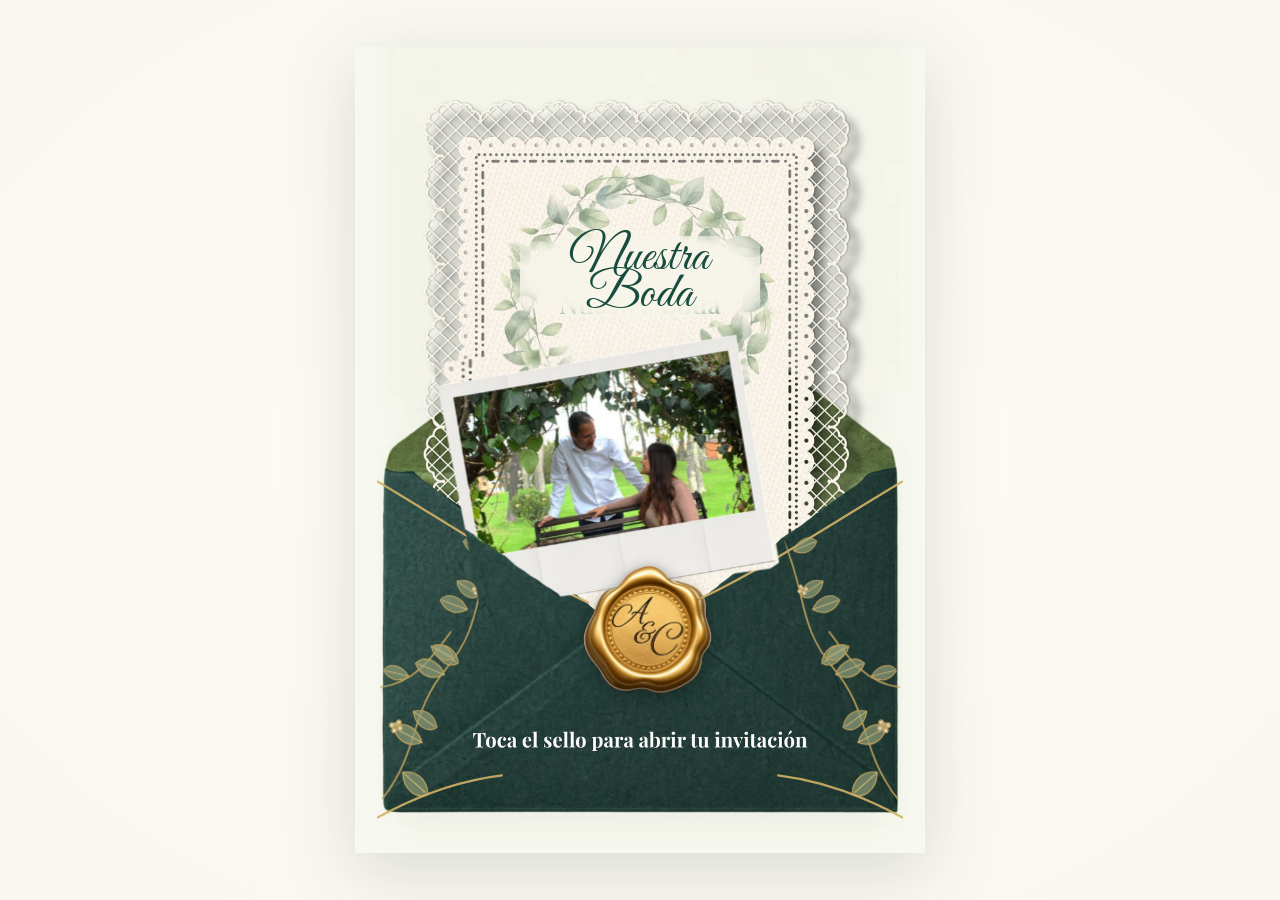
==== index.html @ 53518083 "Layer envelope foliage over crossing lines" ====
<!doctype html>
<html lang="es">
  <head>
    <meta charset="utf-8" />
    <meta name="viewport" content="width=device-width, initial-scale=1" />
    <meta name="theme-color" content="#f8f7f0" />
    <meta name="description" content="Toca el sello para abrir la invitación de Adriana y Cristian." />
    <title>Adriana &amp; Cristian · Toca el sello</title>
    <link rel="preconnect" href="https://fonts.googleapis.com" />
    <link rel="preconnect" href="https://fonts.gstatic.com" crossorigin />
    <link href="https://fonts.googleapis.com/css2?family=Great+Vibes&display=swap" rel="stylesheet" />
    <link rel="preload" as="image" href="assets/images/portada-sobre-arandelas.jpg" />
    <link rel="preload" as="image" href="assets/images/sello.png" />
    <link rel="stylesheet" href="portada.css?v=20261119-portada-3" />
    <script src="portada.js?v=apertura-3" defer></script>
  </head>
  <body>
    <a class="skip-link" href="invitacion.html">Saltar la animación y abrir la invitación</a>
    <main class="entry-page">
      <div class="cover" id="portada">
        <img
          class="cover-art"
          src="assets/images/portada-sobre-arandelas.jpg"
          alt="Sobre verde botánico con una invitación de encaje, la fotografía de Adriana y Cristian y un sello dorado."
          width="990"
          height="1400"
          fetchpriority="high"
          draggable="false"
        />
        <div class="cover-photo-zoom" aria-hidden="true"></div>
        <div class="cover-title-patch" aria-hidden="true"><span>Nuestra</span><span>Boda</span></div>
        <svg class="envelope-foliage" viewBox="0 0 990 1400" preserveAspectRatio="none" aria-hidden="true">
          <defs>
            <clipPath id="side-foliage-area">
              <rect x="35" y="720" width="225" height="620"/>
              <rect x="730" y="720" width="225" height="620"/>
            </clipPath>
            <mask id="keep-photo-clear" maskUnits="userSpaceOnUse" x="0" y="0" width="990" height="1400">
              <rect width="990" height="1400" fill="#fff"/>
              <path d="M160 580 665 510 755 895 218 985Z" fill="#000"/>
            </mask>
            <g id="gold-leaf">
              <path d="M0 0C-18-28-51-31-63-10-46 15-20 17 0 0Z" fill="#95a27c" fill-opacity=".72" stroke="#cfad64" stroke-width="2.5"/>
              <path d="M-57-10Q-29-5 0 0" fill="none" stroke="#dfc27a" stroke-width="2" stroke-linecap="round"/>
            </g>
            <g id="gold-blossom" fill="#f1e7ca" stroke="#c5a45e" stroke-width="2">
              <circle cx="0" cy="0" r="6"/><circle cx="-7" cy="-2" r="4"/><circle cx="5" cy="-7" r="4"/><circle cx="7" cy="3" r="4"/><circle cx="-3" cy="7" r="4"/>
              <circle cx="0" cy="0" r="2.2" fill="#c5a45e"/>
            </g>
          </defs>
          <g fill="none" stroke="#d2b267" stroke-width="4" stroke-linecap="round" stroke-linejoin="round" opacity=".9">
            <path d="M40 755C142 815 283 910 405 965"/>
            <path d="M950 755C848 815 707 910 585 965"/>
            <path d="M40 1338C105 1302 175 1275 255 1265"/>
            <path d="M950 1338C885 1302 815 1275 735 1265"/>
          </g>
          <g clip-path="url(#side-foliage-area)" mask="url(#keep-photo-clear)" fill="none" stroke="#c1a25e" stroke-width="3" stroke-linecap="round" stroke-linejoin="round" opacity=".92">
            <path d="M48 1305C112 1224 95 1154 158 1080S205 950 245 858"/>
            <path d="M45 1112C103 1104 132 1063 166 1016"/>
            <use href="#gold-leaf" transform="translate(83 1260) rotate(212) scale(.9)"/>
            <use href="#gold-leaf" transform="translate(116 1208) rotate(18) scale(.86)"/>
            <use href="#gold-leaf" transform="translate(101 1154) rotate(205) scale(.78)"/>
            <use href="#gold-leaf" transform="translate(155 1090) rotate(12) scale(.84)"/>
            <use href="#gold-leaf" transform="translate(138 1040) rotate(207) scale(.8)"/>
            <use href="#gold-leaf" transform="translate(195 977) rotate(10) scale(.78)"/>
            <use href="#gold-leaf" transform="translate(177 928) rotate(204) scale(.72)"/>
            <use href="#gold-leaf" transform="translate(228 875) rotate(13) scale(.68)"/>
            <use href="#gold-leaf" transform="translate(93 1093) rotate(4) scale(.7)"/>
            <use href="#gold-leaf" transform="translate(132 1041) rotate(198) scale(.68)"/>
            <use href="#gold-blossom" transform="translate(71 1180)"/>
            <use href="#gold-blossom" transform="translate(212 943) scale(.8)"/>
            <g transform="translate(990 0) scale(-1 1)">
              <path d="M48 1305C112 1224 95 1154 158 1080S205 950 245 858"/>
              <path d="M45 1112C103 1104 132 1063 166 1016"/>
              <use href="#gold-leaf" transform="translate(83 1260) rotate(212) scale(.9)"/>
              <use href="#gold-leaf" transform="translate(116 1208) rotate(18) scale(.86)"/>
              <use href="#gold-leaf" transform="translate(101 1154) rotate(205) scale(.78)"/>
              <use href="#gold-leaf" transform="translate(155 1090) rotate(12) scale(.84)"/>
              <use href="#gold-leaf" transform="translate(138 1040) rotate(207) scale(.8)"/>
              <use href="#gold-leaf" transform="translate(195 977) rotate(10) scale(.78)"/>
              <use href="#gold-leaf" transform="translate(177 928) rotate(204) scale(.72)"/>
              <use href="#gold-leaf" transform="translate(228 875) rotate(13) scale(.68)"/>
              <use href="#gold-leaf" transform="translate(93 1093) rotate(4) scale(.7)"/>
              <use href="#gold-leaf" transform="translate(132 1041) rotate(198) scale(.68)"/>
              <use href="#gold-blossom" transform="translate(71 1180)"/>
              <use href="#gold-blossom" transform="translate(212 943) scale(.8)"/>
            </g>
          </g>
        </svg>
        <button class="seal-button" id="open-invitation" type="button" aria-label="Tocar el sello para abrir la invitación">
          <img class="seal-image" src="assets/images/sello.png" alt="" aria-hidden="true" draggable="false" />
          <span class="seal-light" aria-hidden="true"></span>
        </button>
        <p class="screen-reader-only" id="opening-status" role="status" aria-live="polite"></p>
      </div>
    </main>
  </body>
</html>
---- portada.css ----
:root {
  color-scheme: light;
  --paper: #f8f7f0;
  --green: #174d3f;
  --sage: #b7cca4;
  --gold: #e6c66c;
  --sweep-time: .6s;
}

* { box-sizing: border-box; }

html,
body { min-height: 100%; }

body {
  min-height: 100vh;
  min-height: 100svh;
  margin: 0;
  display: grid;
  place-items: center;
  overflow-x: hidden;
  background:
    radial-gradient(ellipse at center, #fffdf7 0%, #faf9f3 46%, var(--paper) 100%);
  color: var(--green);
}

.entry-page {
  width: 100%;
  display: grid;
  place-items: center;
  padding: 14px 12px;
}

.cover {
  position: relative;
  width: min(100%, 570px);
  line-height: 0;
  isolation: isolate;
  filter: drop-shadow(0 18px 35px rgb(43 57 37 / 15%));
}

.cover-art {
  position: relative;
  z-index: 0;
  display: block;
  width: 100%;
  height: auto;
  aspect-ratio: 990 / 1400;
  border-radius: 2px;
  user-select: none;
  -webkit-user-drag: none;
}

.cover-photo-zoom {
  position: absolute;
  z-index: 2;
  inset: 0;
  background: url("assets/images/portada-sobre-arandelas.jpg") center / 100% 100% no-repeat;
  clip-path: polygon(16.5% 40.4%, 65.5% 35.9%, 71.8% 63.4%, 24% 67.9%);
  transform: scale(1.1);
  transform-origin: 44.5% 51.9%;
  pointer-events: none;
}

.cover-title-patch {
  position: absolute;
  z-index: 1;
  top: 23.5%;
  left: 29%;
  width: 42%;
  height: 10%;
  display: grid;
  align-content: center;
  justify-items: center;
  color: #174d3f;
  background: radial-gradient(ellipse, #f7f4e9 0 55%, rgb(247 244 233 / 96%) 68%, rgb(247 244 233 / 0%) 100%);
  font-family: "Great Vibes", "Tangerine", cursive;
  font-size: clamp(2.1rem, 8vw, 3.2rem);
  line-height: .72;
  text-align: center;
  pointer-events: none;
}

.cover-title-patch span { display: block; }

.envelope-foliage {
  position: absolute;
  z-index: 1;
  inset: 0;
  width: 100%;
  height: 100%;
  pointer-events: none;
}

.seal-image {
  position: absolute;
  inset: 0;
  display: block;
  width: 100%;
  height: 100%;
  object-fit: contain;
  transform-origin: center;
  filter: drop-shadow(0 6px 10px rgba(0, 0, 0, .35)) drop-shadow(0 2px 3px rgba(60, 40, 10, .4));
  transition: transform .35s cubic-bezier(.34, 1.56, .64, 1), filter .3s ease;
  animation: seal-pulse 4s ease-in-out 1.2s infinite;
  will-change: transform, filter;
  pointer-events: none;
}

.lace-frame {
  position: absolute;
  z-index: 1;
  inset: 0;
  display: block;
  width: 100%;
  height: 100%;
  pointer-events: none;
  user-select: none;
}

.seal-button {
  position: absolute;
  z-index: 4;
  top: 72.15%;
  left: 51.5%;
  width: 24.6%;
  aspect-ratio: 1;
  transform: translate(-50%, -50%);
  padding: 0;
  overflow: visible;
  border: 0;
  border-radius: 50%;
  background: transparent;
  cursor: pointer;
  touch-action: manipulation;
  -webkit-tap-highlight-color: transparent;
}

.seal-button::after {
  position: absolute;
  z-index: 3;
  inset: 0;
  content: "";
  opacity: 0;
  pointer-events: none;
  background: linear-gradient(112deg, transparent 36%, rgb(255 250 221 / 78%) 49%, rgb(255 255 255 / 24%) 54%, transparent 66%);
  background-size: 230% 100%;
  -webkit-mask: url("assets/images/sello.png") center / contain no-repeat;
  mask: url("assets/images/sello.png") center / contain no-repeat;
  animation: seal-shimmer 4.2s ease-in-out 1.4s infinite;
}

.seal-button:hover .seal-image {
  animation: none;
  transform: scale(1.06) rotate(-3deg);
  filter: drop-shadow(0 12px 18px rgba(0, 0, 0, .4));
}

.seal-button:active .seal-image {
  animation: none;
  transform: scale(.95);
  filter: drop-shadow(0 2px 4px rgba(0, 0, 0, .5));
}

.seal-button:focus-visible {
  outline: 3px solid #fff8d8;
  outline-offset: 4px;
  box-shadow: 0 0 0 7px rgb(23 77 63 / 75%);
}

.seal-button:disabled { cursor: wait; }

.seal-light {
  position: absolute;
  pointer-events: none;
  opacity: 0;
}

.seal-light {
  z-index: 2;
  inset: -9%;
  border-radius: 50%;
  background: conic-gradient(
    from 0deg,
    #fffbe7 0deg,
    #fffbe7 5deg,
    #f4dc91 12deg,
    #d4e4bd 20deg,
    rgb(255 251 231 / 52%) 28deg,
    transparent 40deg 360deg
  );
  -webkit-mask: radial-gradient(farthest-side, transparent calc(100% - 8px), #000 calc(100% - 5px));
  mask: radial-gradient(farthest-side, transparent calc(100% - 8px), #000 calc(100% - 5px));
  filter: none;
  transform: rotate(0deg);
  will-change: transform;
}

.seal-button.is-opening .seal-light {
  opacity: 1;
  animation: seal-spin var(--sweep-time) linear both;
}

.seal-button.is-opening::after { animation: none; opacity: 0; }
.cover.is-opening .seal-image { animation: seal-lift .36s cubic-bezier(.2, .75, .3, 1) both; }

.skip-link {
  position: fixed;
  z-index: 5;
  top: 12px;
  left: 12px;
  padding: 10px 14px;
  transform: translateY(-160%);
  border-radius: 999px;
  background: #174d3f;
  color: #fffdf7;
  font: 600 14px/1.3 system-ui, sans-serif;
  text-decoration: none;
}

.skip-link:focus {
  transform: translateY(0);
  outline: 3px solid #e6c66c;
  outline-offset: 3px;
}

.screen-reader-only {
  position: absolute;
  width: 1px;
  height: 1px;
  padding: 0;
  margin: -1px;
  overflow: hidden;
  clip: rect(0, 0, 0, 0);
  white-space: nowrap;
  border: 0;
}

@keyframes seal-spin {
  from { transform: rotate(0deg); }
  to { transform: rotate(360deg); }
}

@keyframes seal-pulse {
  0%, 86%, 100% { transform: scale(1); }
  92% { transform: scale(1.035); }
}

@keyframes seal-shimmer {
  0%, 75%, 100% { opacity: 0; background-position: 120% 0; }
  80% { opacity: .7; }
  96% { opacity: .62; background-position: -120% 0; }
}

@keyframes seal-lift {
  0% { opacity: 1; transform: scale(1) rotate(0); }
  48% { opacity: 1; transform: translateY(-4px) scale(1.25) rotate(15deg); }
  100% { opacity: 0; transform: translateY(-14px) scale(1.25) rotate(15deg); }
}

@media (max-width: 420px) {
  .entry-page { padding: 8px 7px; }
  .cover { width: 100%; }
}

@media (max-height: 720px) and (min-width: 600px) {
  .cover { width: auto; height: calc(100svh - 24px); }
  .cover-art { width: auto; height: 100%; }
}

@media (prefers-reduced-motion: reduce) {
  .seal-image, .seal-button::after { animation: none !important; }
  .seal-image { transition: none; }
  .cover.is-opening .seal-image { animation-duration: .01ms !important; }
}
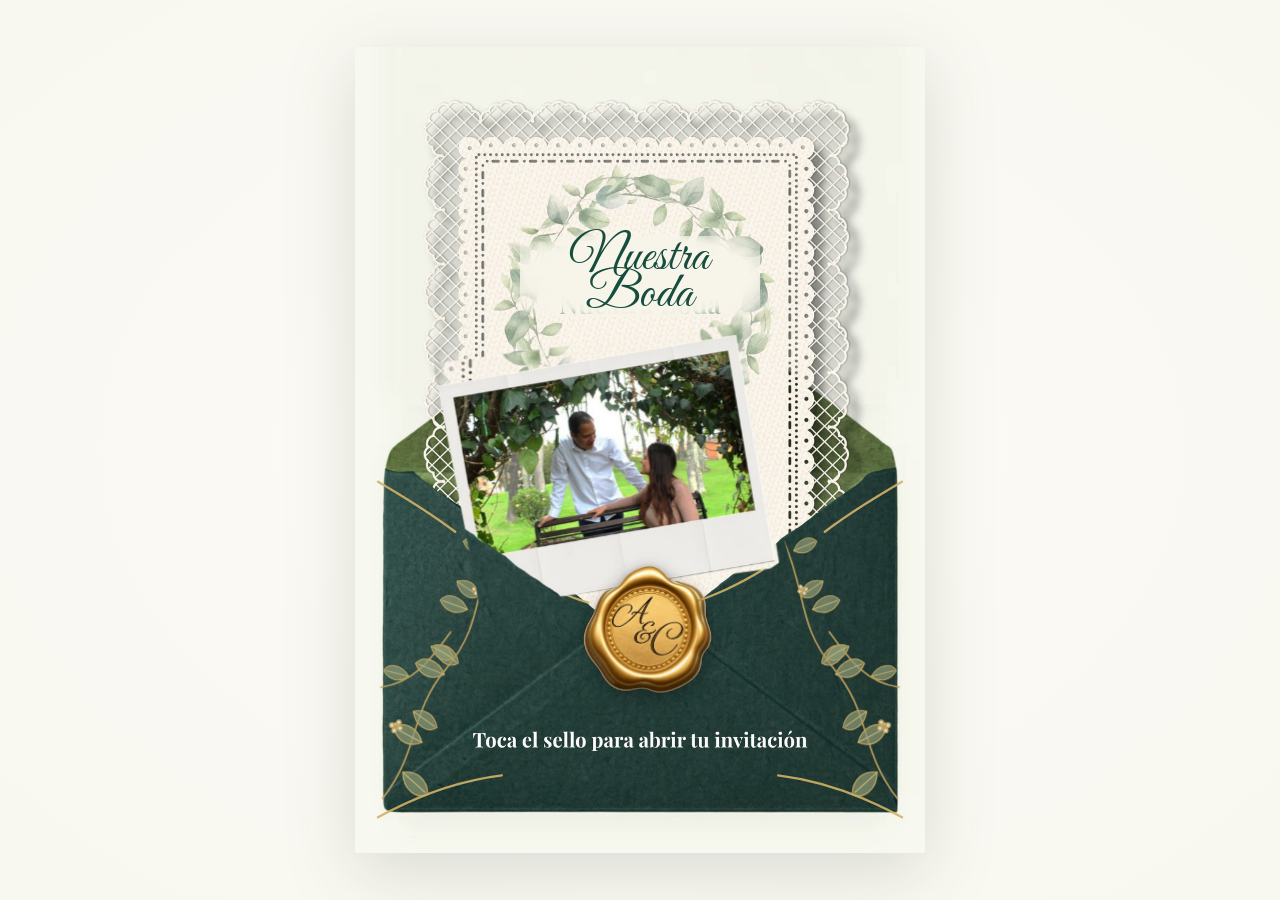
==== commit cb6b6666: "Clear the gold fold lines around the flower" ====
--- a/index.html
+++ b/index.html
@@ -49,8 +49,8 @@
             </g>
           </defs>
           <g fill="none" stroke="#d2b267" stroke-width="4" stroke-linecap="round" stroke-linejoin="round" opacity=".9">
-            <path d="M40 755C142 815 283 910 405 965"/>
-            <path d="M950 755C848 815 707 910 585 965"/>
+            <path d="M40 755C100 790 145 820 174 842M282 908C320 932 370 955 405 965"/>
+            <path d="M950 755C890 790 845 820 816 842M708 908C670 932 620 955 585 965"/>
             <path d="M40 1338C105 1302 175 1275 255 1265"/>
             <path d="M950 1338C885 1302 815 1275 735 1265"/>
           </g>
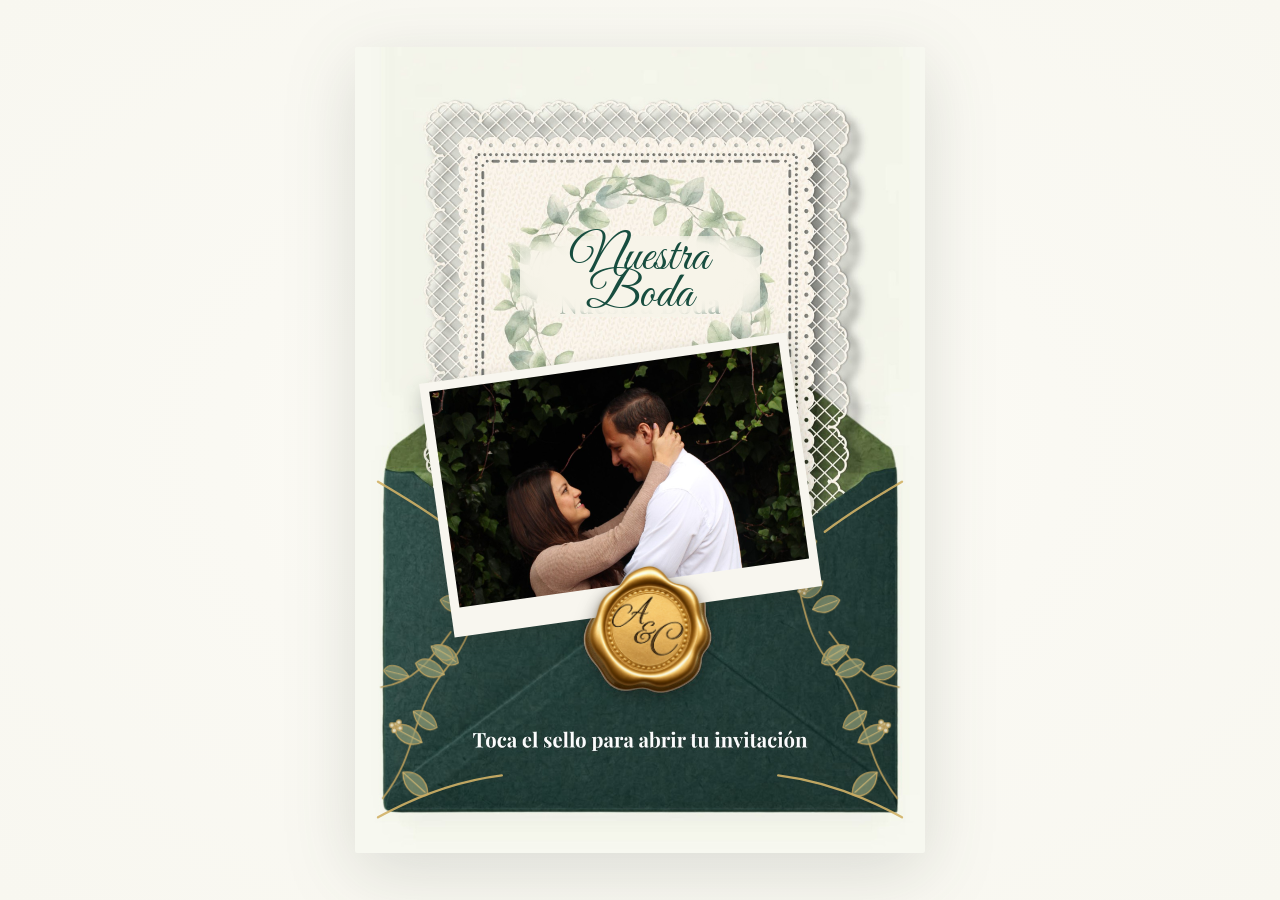
==== commit da0f2dd3: "Restore optimized photo on the cover" ====
--- a/index.html
+++ b/index.html
@@ -11,8 +11,9 @@
     <link href="https://fonts.googleapis.com/css2?family=Great+Vibes&display=swap" rel="stylesheet" />
     <link rel="preload" as="image" href="assets/images/portada-sobre-arandelas.jpg" />
     <link rel="preload" as="image" href="assets/images/sello.png" />
-    <link rel="stylesheet" href="portada.css?v=20261119-portada-3" />
-    <script src="portada.js?v=apertura-3" defer></script>
+    <link rel="preload" as="image" href="assets/images/foto-portada-optimizada.jpeg" fetchpriority="high" />
+    <link rel="stylesheet" href="portada.css?v=20261119-portada-4" />
+    <script src="portada.js?v=apertura-4" defer></script>
   </head>
   <body>
     <a class="skip-link" href="invitacion.html">Saltar la animación y abrir la invitación</a>
@@ -27,7 +28,6 @@
           fetchpriority="high"
           draggable="false"
         />
-        <div class="cover-photo-zoom" aria-hidden="true"></div>
         <div class="cover-title-patch" aria-hidden="true"><span>Nuestra</span><span>Boda</span></div>
         <svg class="envelope-foliage" viewBox="0 0 990 1400" preserveAspectRatio="none" aria-hidden="true">
           <defs>
@@ -87,6 +87,9 @@
             </g>
           </g>
         </svg>
+        <figure class="cover-photo-card">
+          <img src="assets/images/foto-portada-optimizada.jpeg" alt="Adriana y Cristian abrazados bajo el follaje" width="1200" height="1800" fetchpriority="high" draggable="false" />
+        </figure>
         <button class="seal-button" id="open-invitation" type="button" aria-label="Tocar el sello para abrir la invitación">
           <img class="seal-image" src="assets/images/sello.png" alt="" aria-hidden="true" draggable="false" />
           <span class="seal-light" aria-hidden="true"></span>
--- a/portada.css
+++ b/portada.css
@@ -51,16 +51,23 @@
   -webkit-user-drag: none;
 }
 
-.cover-photo-zoom {
+.cover-photo-card {
   position: absolute;
   z-index: 2;
-  inset: 0;
-  background: url("assets/images/portada-sobre-arandelas.jpg") center / 100% 100% no-repeat;
-  clip-path: polygon(16.5% 40.4%, 65.5% 35.9%, 71.8% 63.4%, 24% 67.9%);
-  transform: scale(1.1);
-  transform-origin: 44.5% 51.9%;
-  pointer-events: none;
-}
+  top: 38.5%;
+  left: 14%;
+  width: 65%;
+  aspect-ratio: 1.45;
+  margin: 0;
+  padding: 1.5% 1.5% 5%;
+  background: #f8f6ef;
+  box-shadow: 0 7px 18px rgb(39 47 32 / 24%);
+  transform: rotate(-8deg);
+  pointer-events: none;
+}
+
+.cover-photo-card img { width: 100%; height: 100%; object-fit: cover; object-position: 50% 45%; }
+.cover.is-opening .cover-photo-card { animation: card-lift .55s cubic-bezier(.2, .75, .3, 1) .2s both; }
 
 .cover-title-patch {
   position: absolute;
@@ -258,6 +265,11 @@
   100% { opacity: 0; transform: translateY(-14px) scale(1.25) rotate(15deg); }
 }
 
+@keyframes card-lift {
+  from { transform: rotate(-8deg); }
+  to { transform: rotate(-8deg) translateY(-20px) scale(1.03); }
+}
+
 @media (max-width: 420px) {
   .entry-page { padding: 8px 7px; }
   .cover { width: 100%; }
@@ -271,5 +283,5 @@
 @media (prefers-reduced-motion: reduce) {
   .seal-image, .seal-button::after { animation: none !important; }
   .seal-image { transition: none; }
-  .cover.is-opening .seal-image { animation-duration: .01ms !important; }
-}
+  .cover.is-opening .cover-photo-card, .cover.is-opening .seal-image { animation-duration: .01ms !important; }
+}
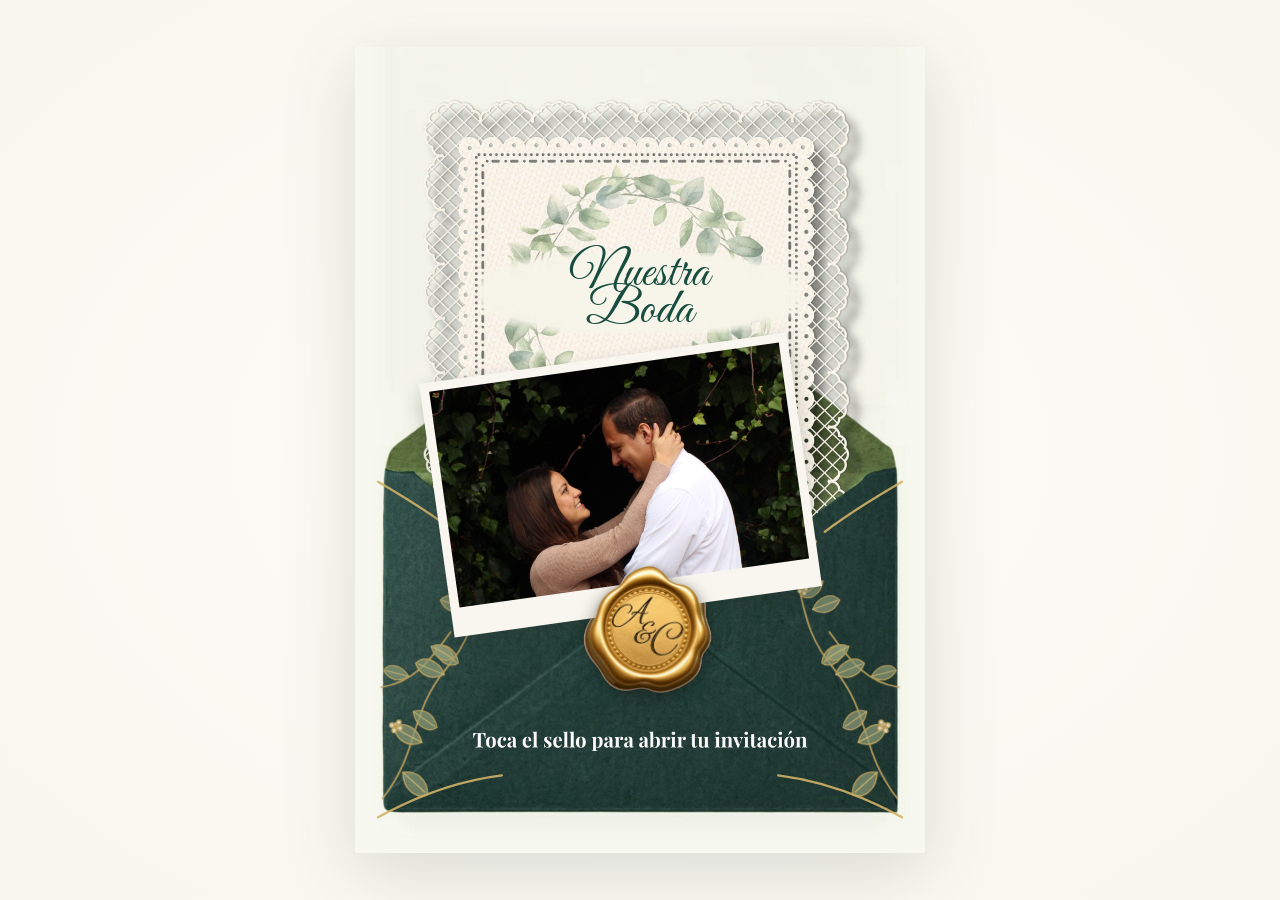
==== commit 01823e69: "Soften title patch and lower cover title" ====
--- a/index.html
+++ b/index.html
@@ -12,7 +12,7 @@
     <link rel="preload" as="image" href="assets/images/portada-sobre-arandelas.jpg" />
     <link rel="preload" as="image" href="assets/images/sello.png" />
     <link rel="preload" as="image" href="assets/images/foto-portada-optimizada.jpeg" fetchpriority="high" />
-    <link rel="stylesheet" href="portada.css?v=20261119-portada-4" />
+    <link rel="stylesheet" href="portada.css?v=20261119-portada-5" />
     <script src="portada.js?v=apertura-4" defer></script>
   </head>
   <body>
--- a/portada.css
+++ b/portada.css
@@ -72,15 +72,15 @@
 .cover-title-patch {
   position: absolute;
   z-index: 1;
-  top: 23.5%;
-  left: 29%;
-  width: 42%;
+  top: 25.5%;
+  left: 22%;
+  width: 56%;
   height: 10%;
   display: grid;
   align-content: center;
   justify-items: center;
   color: #174d3f;
-  background: radial-gradient(ellipse, #f7f4e9 0 55%, rgb(247 244 233 / 96%) 68%, rgb(247 244 233 / 0%) 100%);
+  background: radial-gradient(ellipse, #f7f4e9 0 52%, rgb(247 244 233 / 96%) 70%, rgb(247 244 233 / 0%) 82%);
   font-family: "Great Vibes", "Tangerine", cursive;
   font-size: clamp(2.1rem, 8vw, 3.2rem);
   line-height: .72;
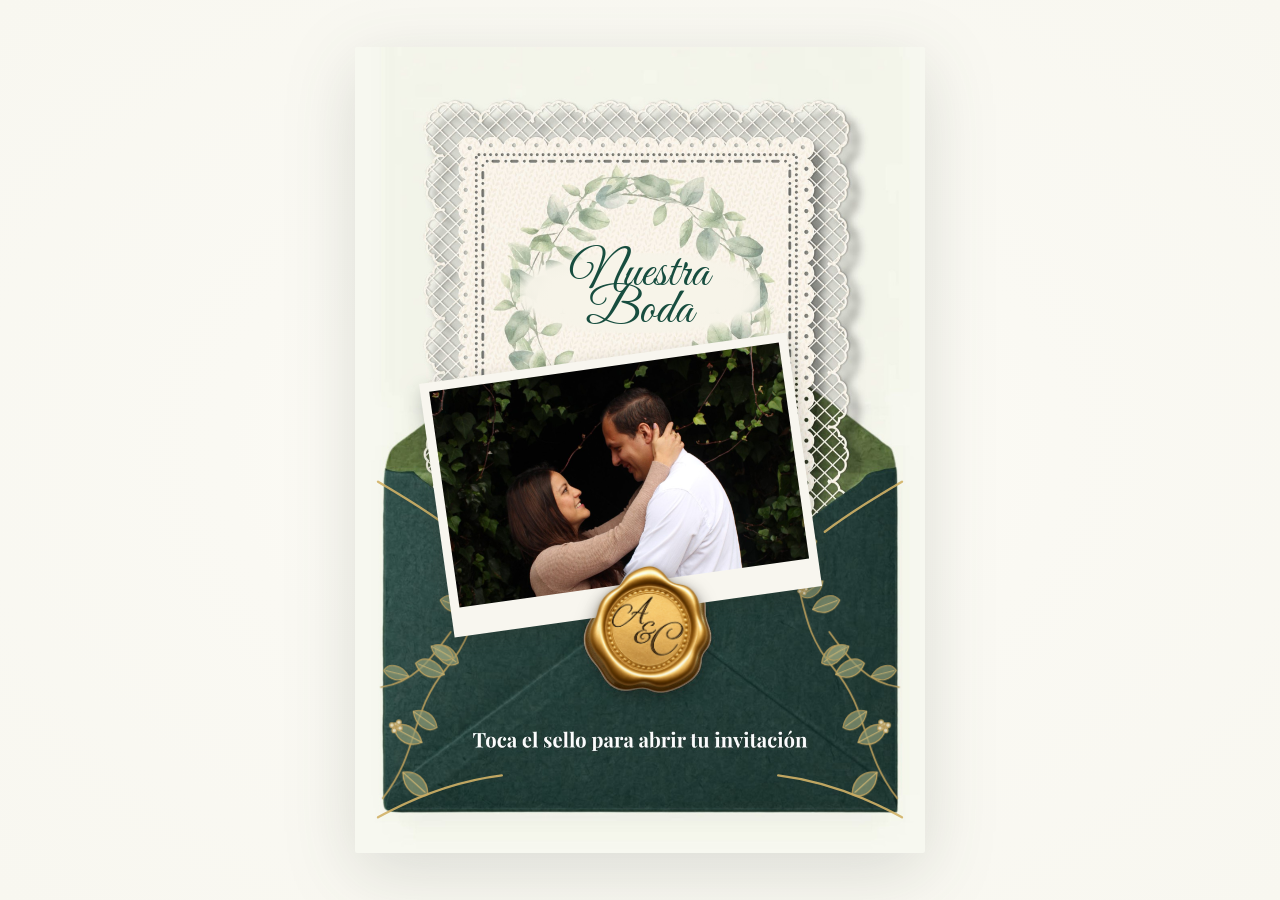
==== commit 56b87dcf: "Reveal the floral frame around the cover title" ====
--- a/index.html
+++ b/index.html
@@ -12,7 +12,7 @@
     <link rel="preload" as="image" href="assets/images/portada-sobre-arandelas.jpg" />
     <link rel="preload" as="image" href="assets/images/sello.png" />
     <link rel="preload" as="image" href="assets/images/foto-portada-optimizada.jpeg" fetchpriority="high" />
-    <link rel="stylesheet" href="portada.css?v=20261119-portada-5" />
+    <link rel="stylesheet" href="portada.css?v=20261119-portada-6" />
     <script src="portada.js?v=apertura-4" defer></script>
   </head>
   <body>
--- a/portada.css
+++ b/portada.css
@@ -73,14 +73,14 @@
   position: absolute;
   z-index: 1;
   top: 25.5%;
-  left: 22%;
-  width: 56%;
+  left: 29%;
+  width: 42%;
   height: 10%;
   display: grid;
   align-content: center;
   justify-items: center;
   color: #174d3f;
-  background: radial-gradient(ellipse, #f7f4e9 0 52%, rgb(247 244 233 / 96%) 70%, rgb(247 244 233 / 0%) 82%);
+  background: radial-gradient(ellipse, #f7f4e9 0 52%, rgb(247 244 233 / 96%) 67%, rgb(247 244 233 / 0%) 80%);
   font-family: "Great Vibes", "Tangerine", cursive;
   font-size: clamp(2.1rem, 8vw, 3.2rem);
   line-height: .72;
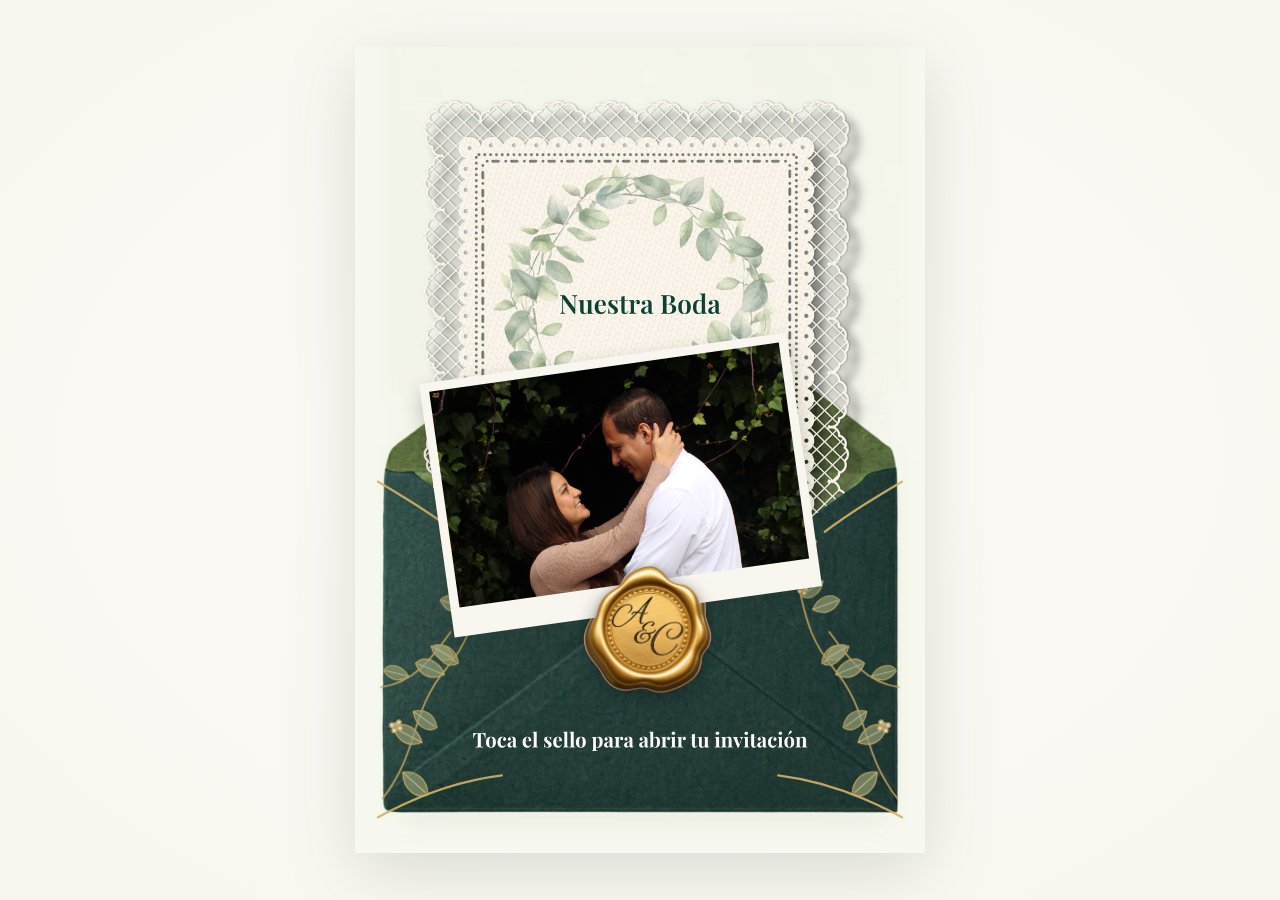
==== commit d2102131: "Keep the cover title behind the floral artwork" ====
--- a/index.html
+++ b/index.html
@@ -6,13 +6,10 @@
     <meta name="theme-color" content="#f8f7f0" />
     <meta name="description" content="Toca el sello para abrir la invitación de Adriana y Cristian." />
     <title>Adriana &amp; Cristian · Toca el sello</title>
-    <link rel="preconnect" href="https://fonts.googleapis.com" />
-    <link rel="preconnect" href="https://fonts.gstatic.com" crossorigin />
-    <link href="https://fonts.googleapis.com/css2?family=Great+Vibes&display=swap" rel="stylesheet" />
     <link rel="preload" as="image" href="assets/images/portada-sobre-arandelas.jpg" />
     <link rel="preload" as="image" href="assets/images/sello.png" />
     <link rel="preload" as="image" href="assets/images/foto-portada-optimizada.jpeg" fetchpriority="high" />
-    <link rel="stylesheet" href="portada.css?v=20261119-portada-6" />
+    <link rel="stylesheet" href="portada.css?v=20261119-portada-7" />
     <script src="portada.js?v=apertura-4" defer></script>
   </head>
   <body>
@@ -28,7 +25,6 @@
           fetchpriority="high"
           draggable="false"
         />
-        <div class="cover-title-patch" aria-hidden="true"><span>Nuestra</span><span>Boda</span></div>
         <svg class="envelope-foliage" viewBox="0 0 990 1400" preserveAspectRatio="none" aria-hidden="true">
           <defs>
             <clipPath id="side-foliage-area">
--- a/portada.css
+++ b/portada.css
@@ -68,27 +68,6 @@
 
 .cover-photo-card img { width: 100%; height: 100%; object-fit: cover; object-position: 50% 45%; }
 .cover.is-opening .cover-photo-card { animation: card-lift .55s cubic-bezier(.2, .75, .3, 1) .2s both; }
-
-.cover-title-patch {
-  position: absolute;
-  z-index: 1;
-  top: 25.5%;
-  left: 29%;
-  width: 42%;
-  height: 10%;
-  display: grid;
-  align-content: center;
-  justify-items: center;
-  color: #174d3f;
-  background: radial-gradient(ellipse, #f7f4e9 0 52%, rgb(247 244 233 / 96%) 67%, rgb(247 244 233 / 0%) 80%);
-  font-family: "Great Vibes", "Tangerine", cursive;
-  font-size: clamp(2.1rem, 8vw, 3.2rem);
-  line-height: .72;
-  text-align: center;
-  pointer-events: none;
-}
-
-.cover-title-patch span { display: block; }
 
 .envelope-foliage {
   position: absolute;
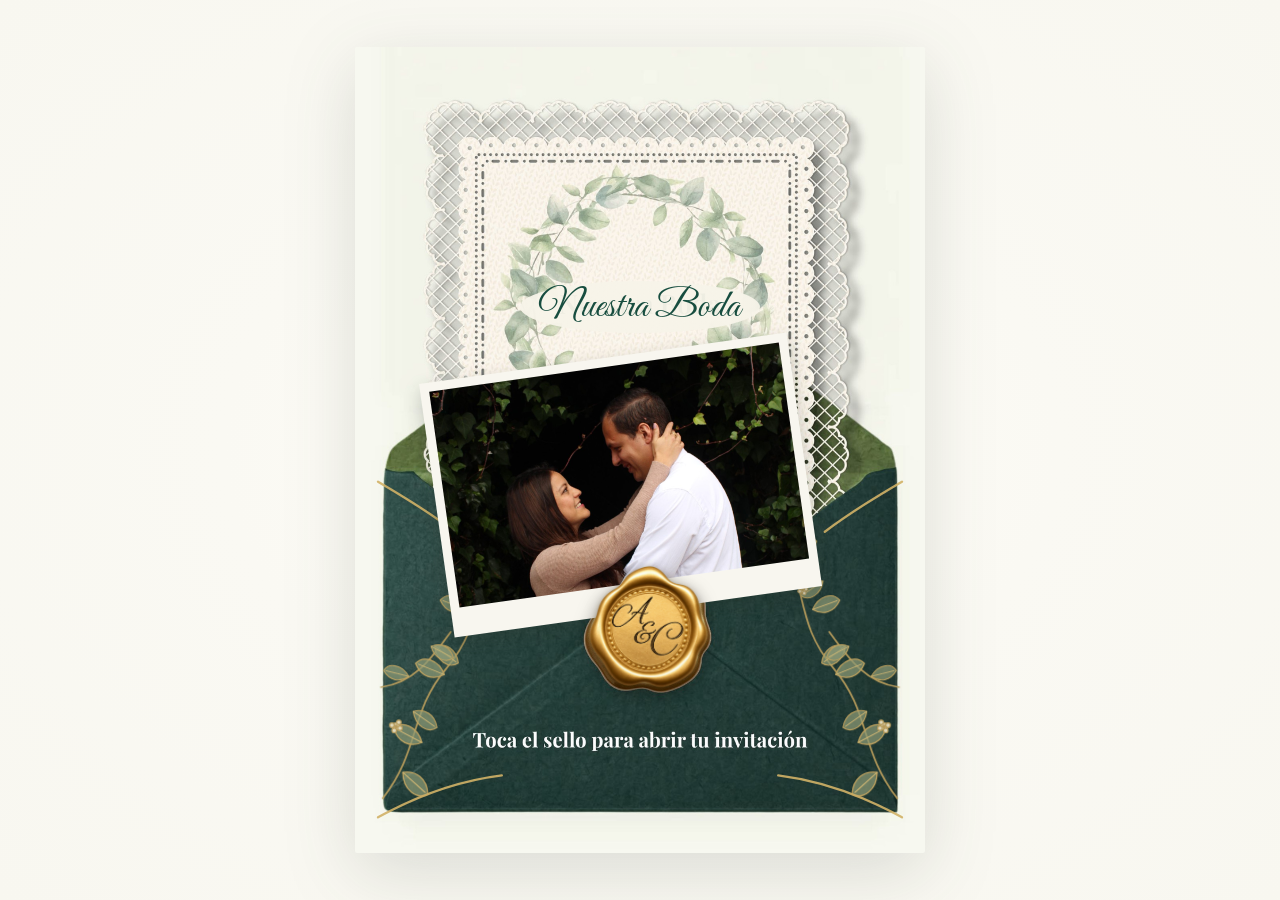
==== commit 5a4bc23f: "Set the cover title in Great Vibes" ====
--- a/index.html
+++ b/index.html
@@ -6,10 +6,13 @@
     <meta name="theme-color" content="#f8f7f0" />
     <meta name="description" content="Toca el sello para abrir la invitación de Adriana y Cristian." />
     <title>Adriana &amp; Cristian · Toca el sello</title>
+    <link rel="preconnect" href="https://fonts.googleapis.com" />
+    <link rel="preconnect" href="https://fonts.gstatic.com" crossorigin />
+    <link href="https://fonts.googleapis.com/css2?family=Great+Vibes&display=swap" rel="stylesheet" />
     <link rel="preload" as="image" href="assets/images/portada-sobre-arandelas.jpg" />
     <link rel="preload" as="image" href="assets/images/sello.png" />
     <link rel="preload" as="image" href="assets/images/foto-portada-optimizada.jpeg" fetchpriority="high" />
-    <link rel="stylesheet" href="portada.css?v=20261119-portada-7" />
+    <link rel="stylesheet" href="portada.css?v=20261119-portada-8" />
     <script src="portada.js?v=apertura-4" defer></script>
   </head>
   <body>
@@ -25,6 +28,7 @@
           fetchpriority="high"
           draggable="false"
         />
+        <div class="cover-title-patch" aria-hidden="true">Nuestra Boda</div>
         <svg class="envelope-foliage" viewBox="0 0 990 1400" preserveAspectRatio="none" aria-hidden="true">
           <defs>
             <clipPath id="side-foliage-area">
--- a/portada.css
+++ b/portada.css
@@ -49,6 +49,26 @@
   border-radius: 2px;
   user-select: none;
   -webkit-user-drag: none;
+}
+
+.cover-title-patch {
+  position: absolute;
+  z-index: 1;
+  top: 29%;
+  left: 29%;
+  width: 42%;
+  height: 6.5%;
+  display: grid;
+  place-items: center;
+  border-radius: 50%;
+  background: radial-gradient(ellipse, rgb(247 244 233 / 96%) 0 68%, rgb(247 244 233 / 78%) 84%, rgb(247 244 233 / 0%) 100%);
+  color: #174d3f;
+  font-family: "Great Vibes", cursive;
+  font-size: clamp(1.6rem, 6vw, 2.5rem);
+  line-height: 1;
+  white-space: nowrap;
+  text-align: center;
+  pointer-events: none;
 }
 
 .cover-photo-card {
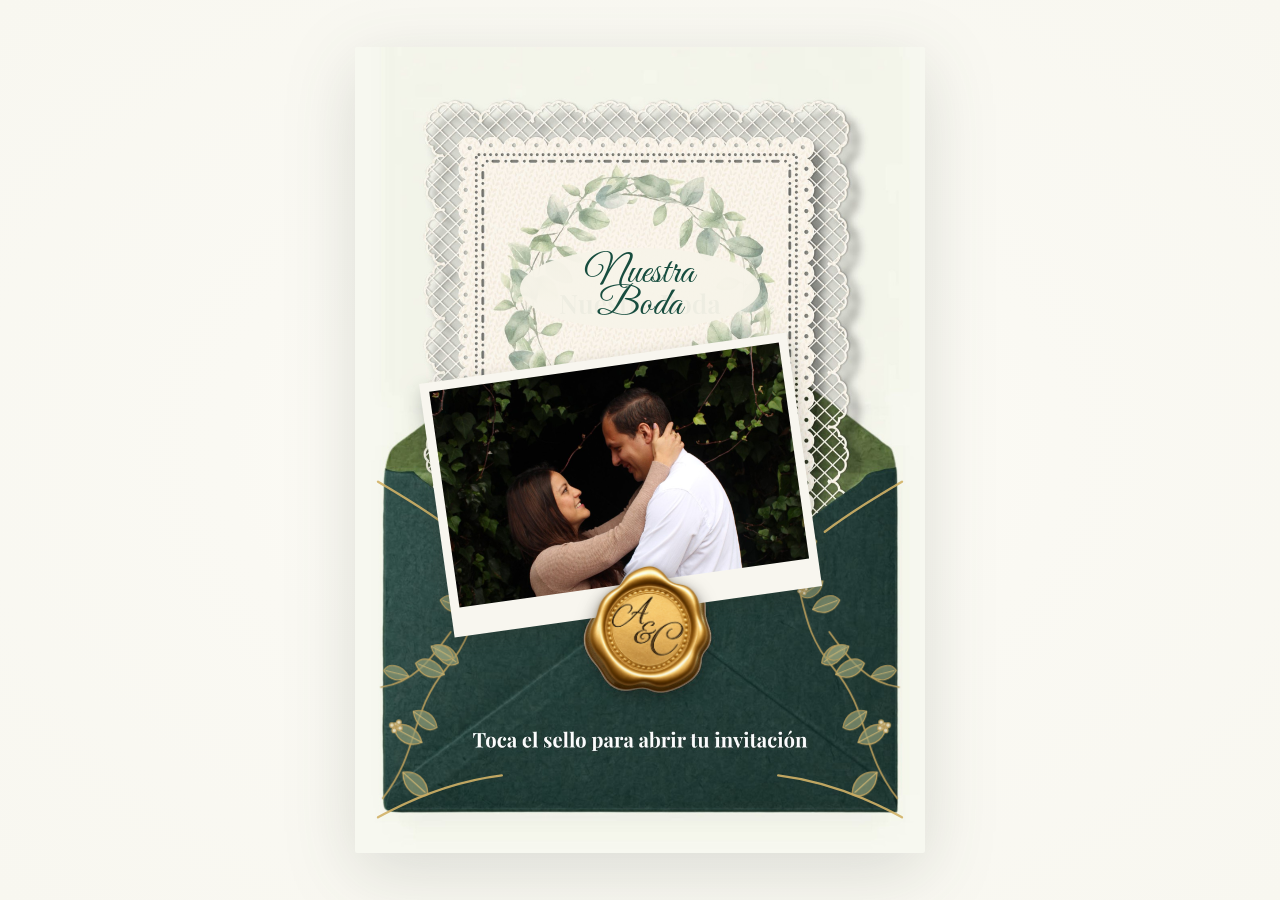
==== commit f2fccdc4: "Center cover title on two lines" ====
--- a/index.html
+++ b/index.html
@@ -12,7 +12,7 @@
     <link rel="preload" as="image" href="assets/images/portada-sobre-arandelas.jpg" />
     <link rel="preload" as="image" href="assets/images/sello.png" />
     <link rel="preload" as="image" href="assets/images/foto-portada-optimizada.jpeg" fetchpriority="high" />
-    <link rel="stylesheet" href="portada.css?v=20261119-portada-8" />
+    <link rel="stylesheet" href="portada.css?v=20261119-portada-9" />
     <script src="portada.js?v=apertura-4" defer></script>
   </head>
   <body>
@@ -28,7 +28,7 @@
           fetchpriority="high"
           draggable="false"
         />
-        <div class="cover-title-patch" aria-hidden="true">Nuestra Boda</div>
+        <div class="cover-title-patch" aria-hidden="true"><span>Nuestra</span><span>Boda</span></div>
         <svg class="envelope-foliage" viewBox="0 0 990 1400" preserveAspectRatio="none" aria-hidden="true">
           <defs>
             <clipPath id="side-foliage-area">
--- a/portada.css
+++ b/portada.css
@@ -54,22 +54,25 @@
 .cover-title-patch {
   position: absolute;
   z-index: 1;
-  top: 29%;
+  top: 25%;
   left: 29%;
   width: 42%;
-  height: 6.5%;
+  height: 10%;
   display: grid;
-  place-items: center;
+  align-content: center;
+  justify-items: center;
   border-radius: 50%;
   background: radial-gradient(ellipse, rgb(247 244 233 / 96%) 0 68%, rgb(247 244 233 / 78%) 84%, rgb(247 244 233 / 0%) 100%);
   color: #174d3f;
   font-family: "Great Vibes", cursive;
   font-size: clamp(1.6rem, 6vw, 2.5rem);
-  line-height: 1;
+  line-height: .8;
   white-space: nowrap;
   text-align: center;
   pointer-events: none;
 }
+
+.cover-title-patch span { display: block; }
 
 .cover-photo-card {
   position: absolute;
